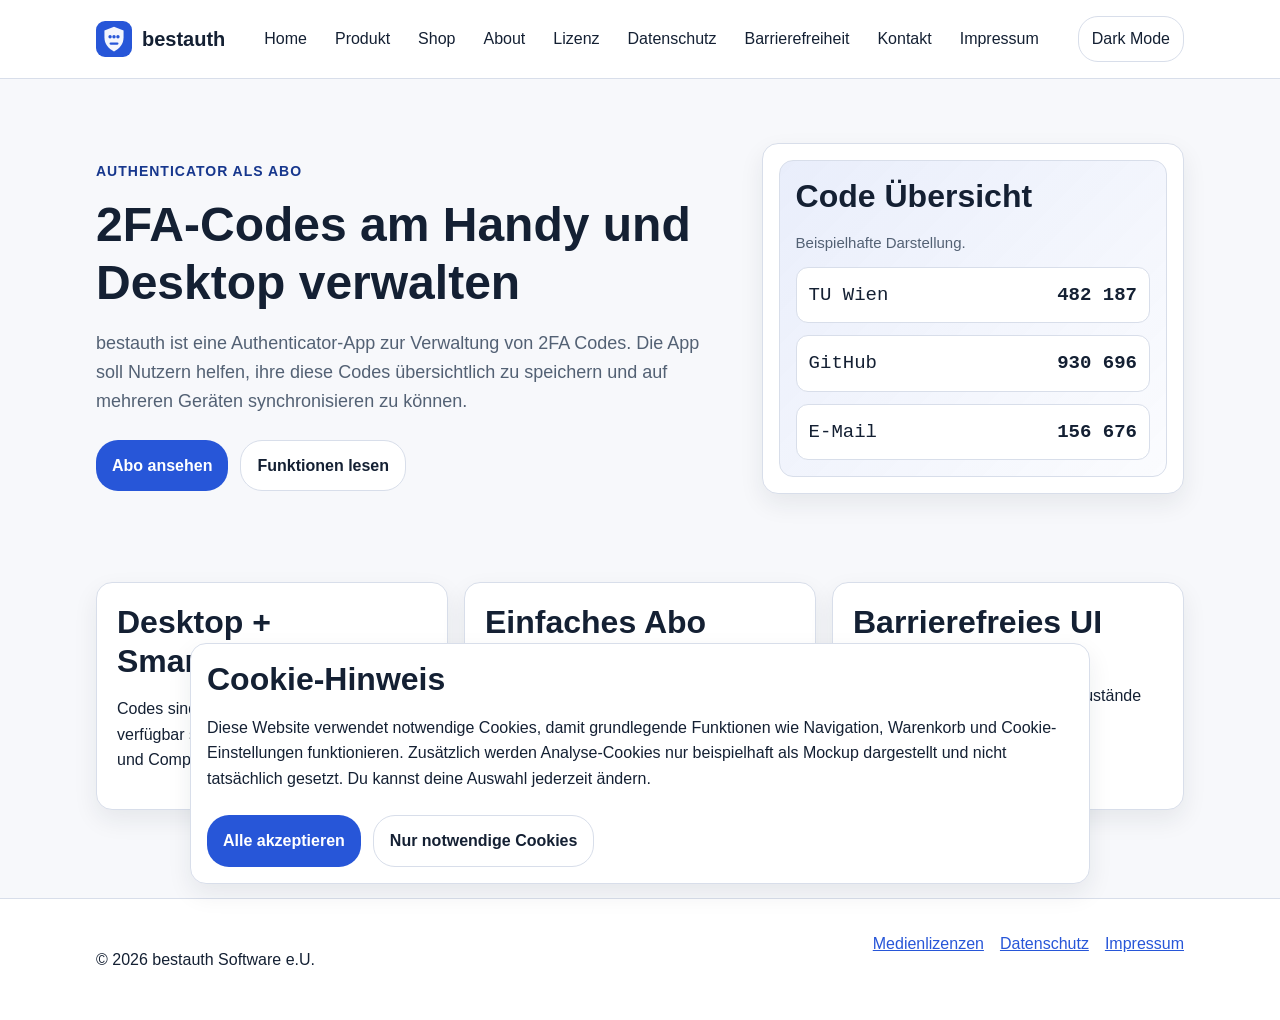
==== index.html @ 4c5a25a8 "CSS/JS datei erstellt und homepage/shop und icons mit chatgpt erstellt" ====
<!DOCTYPE html>
<html lang="de">
<head>
  <meta charset="UTF-8">
  <title> Home | bestauth</title>
  <link rel="stylesheet" href="css/style.css">
</head>
<body>
<a class="skip-link" href="#main">Zum Inhalt springen</a>
<header class="site-header">
  <div class="header-inner">
    <a class="logo" href="index.html" aria-label="bestauth Startseite">
      <img class="logo-mark" src="assets/icons/logo.svg" alt="" width="36" height="36">
      <span>bestauth</span>
    </a>
    <button class="nav-toggle" type="button" aria-expanded="false" aria-controls="main-navigation">Menü</button>
    <nav class="main-nav" id="main-navigation" aria-label="Hauptnavigation">
      <ul>
        <li><a href="index.html">Home</a></li>
        <li><a href="product.html">Produkt</a></li>
        <li><a href="shop.html">Shop</a></li>
        <li><a href="about.html">About</a></li>
        <li><a href="license.html">Lizenz</a></li>
        <li><a href="privacy.html">Datenschutz</a></li>
        <li><a href="accessibility.html">Barrierefreiheit</a></li>
        <li><a href="contact.html">Kontakt</a></li>
        <li><a href="imprint.html">Impressum</a></li>
      </ul>
    </nav>
    <div class="header-actions">
      <button class="theme-toggle" type="button">Dark Mode</button>
    </div>
  </div>
</header>
<main id="main">
  <section class="hero">
    <div class="container hero-grid">
      <div>
        <p class="eyebrow">Authenticator als Abo</p>
        <h1>2FA-Codes am Handy und Desktop verwalten</h1>
        <p class="lead">bestauth ist eine Authenticator-App zur Verwaltung von 2FA Codes. Die App soll Nutzern helfen, ihre diese Codes übersichtlich zu speichern und auf mehreren Geräten synchronisieren zu können.</p>
        <div class="actions">
          <a class="button button-primary" href="shop.html">Abo ansehen</a>
          <a class="button button-secondary" href="product.html">Funktionen lesen</a>
        </div>
      </div>
      <div class="mockup" aria-label="App Vorschau">
        <div class="mockup-screen">
          <h2>Code Übersicht</h2>
          <p class="help-text">Beispielhafte Darstellung.</p>
          <div class="mockup-code"><span>TU Wien</span><strong>482 187</strong></div>
          <div class="mockup-code"><span>GitHub</span><strong>930 696</strong></div>
          <div class="mockup-code"><span>E-Mail</span><strong>156 676</strong></div>
        </div>
      </div>
    </div>
  </section>
  <section class="section">
    <div class="container grid">
      <article class="card">
        <h2> Desktop + Smartphone</h2>
        <p>Codes sind nicht nur auf einem Gerät verfügbar sondern es ist möglich Handy und Computer zu synchronisieren</p>
      </article>
      <article class="card">
        <h2>Einfaches Abo</h2>
        <p> bestauth kostet 1 € pro Monat</p>
      </article>
      <article class="card">
        <h2>Barrierefreies UI</h2>
        <p>Die Website verwendet Labels, Alternativtexte, sichtbare Fokuszustände und ein kontrastreiches Layout</p>
      </article>
    </div>
  </section>
</main>
<footer class="site-footer">
  <div class="footer-inner">
    <p>&copy; 2026 bestauth Software e.U. </p>
    <div class="footer-links">
      <a href="media-licenses.html">Medienlizenzen</a>
      <a href="privacy.html">Datenschutz</a>
      <a href="imprint.html">Impressum</a>
    </div>
  </div>
</footer>
<div class="cookie-banner" hidden>
  <h2>Cookie-Hinweis</h2>
  <p>Diese Website verwendet notwendige Cookies, damit grundlegende Funktionen wie Navigation, Warenkorb und Cookie-Einstellungen funktionieren. Zusätzlich werden Analyse-Cookies nur beispielhaft als Mockup dargestellt und nicht tatsächlich gesetzt. Du kannst deine Auswahl jederzeit ändern.</p>
  <div class="actions">
    <button class="button button-primary" type="button" data-cookie-choice="all">Alle akzeptieren</button>
    <button class="button button-secondary" type="button" data-cookie-choice="necessary">Nur notwendige Cookies</button>
  </div>
</div>
<script src="js/script.js"></script>
</body>
</html>
---- css/style.css ----
:root {
  --bg: #f7f8fb;
  --box: #ffffff;
  --text: #142033;
  --muted: #536174;
  --blue: #2756d8;
  --darkblue: #17378d;
  --border: #d8deea;
  --focus: #ffbf47;
  --red: #b42318;
}

[data-theme="dark"] {
  --bg: #101624;
  --box: #192236;
  --text: #eef3ff;
  --muted: #c5cedd;
  --blue: #8fb3ff;
  --darkblue: #bdd0ff;
  --border: #34425d;
  --focus: #ffd36a;
  --red: #ff9b91;
}

* {
  box-sizing: border-box;
}


body {
  margin: 0;
  background: var(--bg);
  color: var(--text);
  font-family: Arial, Helvetica, sans-serif;
  line-height: 1.6;
}

img,
svg {
  max-width: 100%;
  height: auto;
}

a {
  color: var(--blue);
}

a:hover {
  color: var(--darkblue);
}

a:focus-visible,
button:focus-visible,
input:focus-visible,
textarea:focus-visible,
select:focus-visible {
  outline: 3px solid var(--focus);
  outline-offset: 3px;
}

/* Skip link fuer Barrierefreiheit */
.skip-link {
  position: absolute;
  top: -60px;
  left: 16px;
  background: var(--focus);
  color: #111;
  padding: 10px 14px;
  border-radius: 0 0 8px 8px;
  z-index: 1000;
}

.skip-link:focus {
  top: 0;
}

/* Header bzw Navigation */

.site-header {
  background: var(--box);
  border-bottom: 1px solid var(--border);
  position: sticky;
  top: 0;
  z-index: 20;
}

.header-inner {
  max-width: 1120px;
  margin: auto;
  padding: 16px;
  display: flex;
  align-items: center;
  justify-content: space-between;
  gap: 16px;
}

.logo {
  display: flex;
  align-items: center;
  gap: 10px;
  color: var(--text);
  font-weight: bold;
  font-size: 20px;
  text-decoration: none;
}

.logo-mark {
  width: 36px;
  height: 36px;
}

.main-nav ul {
  list-style: none;
  padding: 0;
  margin: 0;
  display: flex;
  gap: 4px;
  flex-wrap: wrap;
}

.main-nav a {
  display: inline-block;
  text-decoration: none;
  color: var(--text);
  padding: 8px 12px;
  border-radius: 20px;
}

.main-nav a:hover,
.main-nav a[aria-current="page"] {
  background: rgba(39, 86, 216, 0.12);
  color: var(--darkblue);
}

.header-actions {
  display: flex;
  align-items: center;
  gap: 8px;
}

button,
.button {
  font: inherit;
  cursor: pointer;
}

.nav-toggle {
  display: none;
}

.theme-toggle,
.nav-toggle {
  background: transparent;
  color: var(--text);
  border: 1px solid var(--border);
  padding: 9px 13px;
  border-radius: 20px;
}

/* Layout einfach */

.container {
  max-width: 1120px;
  margin: auto;
  padding: 0 16px;
}

.section {
  padding: 40px 0;
}

.page-header {
  padding: 48px 0 16px;
}

.hero {
  padding: 64px 0 48px;
}

.hero-grid {
  display: grid;
  grid-template-columns: 1.2fr 0.8fr;
  gap: 32px;
  align-items: center;
}

.grid {
  display: grid;
  grid-template-columns: repeat(3, 1fr);
  gap: 16px;
}

.two-col {
  display: grid;
  grid-template-columns: 1fr 1fr;
  gap: 16px;
}

/* Text */

h1,
h2,
h3 {
  margin-top: 0;
  line-height: 1.2;
}

h1 {
  font-size: 48px;
  margin-bottom: 16px;
}

h2 {
  font-size: 32px;
  margin-bottom: 16px;
}

h3 {
  font-size: 20px;
}

.lead {
  color: var(--muted);
  font-size: 18px;
  max-width: 65ch;
}

.eyebrow {
  color: var(--darkblue);
  font-weight: bold;
  text-transform: uppercase;
  letter-spacing: 1px;
  font-size: 14px;
}

.kicker {
  display: inline-block;
  background: rgba(39, 86, 216, 0.12);
  color: var(--darkblue);
  padding: 4px 10px;
  border-radius: 20px;
  font-weight: bold;
  font-size: 14px;
}

/* Button behaviour */

.actions {
  display: flex;
  gap: 12px;
  flex-wrap: wrap;
  margin-top: 24px;
}

.button {
  display: inline-flex;
  align-items: center;
  justify-content: center;
  min-height: 44px;
  padding: 12px 16px;
  border-radius: 22px;
  text-decoration: none;
  font-weight: bold;
  border: 0;
}

.button-primary {
  background: var(--blue);
  color: white;
}

.button-primary:hover {
  background: var(--darkblue);
  color: white;
}

.button-secondary {
  background: var(--box);
  color: var(--text);
  border: 1px solid var(--border);
}

.button-secondary:hover {
  background: rgba(39, 86, 216, 0.08);
}

/* Card bzw Form und Karten */

.card {
  background: var(--box);
  border: 1px solid var(--border);
  border-radius: 16px;
  padding: 20px;
  box-shadow: 0 10px 25px rgba(20, 32, 51, 0.08);
}

.notice {
  background: var(--box);
  border: 1px solid var(--border);
  border-radius: 16px;
  padding: 20px;
  box-shadow: 0 10px 25px rgba(20, 32, 51, 0.08);
}

.form-card {
  background: var(--box);
  border: 1px solid var(--border);
  border-radius: 16px;
  padding: 20px;
  box-shadow: 0 10px 25px rgba(20, 32, 51, 0.08);
}

.pricing-card {
  background: var(--box);
  border: 1px solid var(--border);
  border-radius: 16px;
  padding: 24px;
  max-width: 520px;
  box-shadow: 0 10px 25px rgba(20, 32, 51, 0.08);
}

.mockup {
  background: var(--box);
  border: 1px solid var(--border);
  border-radius: 16px;
  padding: 16px;
  box-shadow: 0 10px 25px rgba(20, 32, 51, 0.08);
}

.mockup-screen {
  border: 1px solid var(--border);
  border-radius: 14px;
  padding: 16px;
  background: linear-gradient(135deg, rgba(39, 86, 216, 0.1), rgba(39, 86, 216, 0.02));
}

.mockup-code {
  display: flex;
  justify-content: space-between;
  align-items: center;
  margin-top: 12px;
  padding: 12px;
  border-radius: 12px;
  background: var(--box);
  border: 1px solid var(--border);
  font-family: monospace;
  font-size: 19px;
}

.placeholder-media {
  min-height: 220px;
  border: 2px dashed var(--border);
  border-radius: 16px;
  display: grid;
  place-items: center;
  text-align: center;
  padding: 16px;
  color: var(--muted);
  background: rgba(39, 86, 216, 0.04);
}

/*Prices bzw Listen*/

.price {
  font-size: 48px;
  font-weight: bold;
  margin: 8px 0;
}

.price small {
  font-size: 16px;
  color: var(--muted);
}

.check-list {
  padding-left: 20px;
}

.check-list li {
  margin-bottom: 6px;
}

/*Fomrs*/

form {
  display: grid;
  gap: 16px;
}

label {
  font-weight: bold;
}

input,
textarea,
select {
  width: 100%;
  min-height: 44px;
  padding: 12px;
  border: 1px solid var(--border);
  border-radius: 8px;
  background: var(--box);
  color: var(--text);
}

.help-text {
  color: var(--muted);
  font-size: 15px;
  margin: 4px 0 0;
}

.form-error {
  color: var(--red);
  font-weight: bold;
}

/*Tabellen*/

.table-wrap {
  overflow-x: auto;
  border: 1px solid var(--border);
  border-radius: 16px;
  background: var(--box);
}

table {
  width: 100%;
  border-collapse: collapse;
}

th,
td {
  padding: 14px;
  border-bottom: 1px solid var(--border);
  text-align: left;
  vertical-align: top;
}

th {
  background: rgba(39, 86, 216, 0.08);
}

/*Cookies*/

.cookie-banner {
  position: fixed;
  left: 16px;
  right: 16px;
  bottom: 16px;
  max-width: 900px;
  margin: auto;
  padding: 16px;
  border-radius: 16px;
  background: var(--box);
  border: 1px solid var(--border);
  box-shadow: 0 10px 25px rgba(20, 32, 51, 0.08);
  z-index: 50;
}

.cookie-banner[hidden] {
  display: none;
}

/*Footer*/

.site-footer {
  margin-top: 48px;
  border-top: 1px solid var(--border);
  background: var(--box);
}


.footer-inner {
  max-width: 1120px;
  margin: auto;
  padding: 32px 16px;
  display: flex;
  justify-content: space-between;
  gap: 16px;
  flex-wrap: wrap;
}

.footer-links {
  display: flex;
  gap: 16px;
  flex-wrap: wrap;
}

.sr-only {
  position: absolute;
  width: 1px;
  height: 1px;
  padding: 0;
  margin: -1px;
  overflow: hidden;
  clip: rect(0, 0, 0, 0);
  white-space: nowrap;
  border: 0;
}

@media (prefers-reduced-motion: reduce) {
  * {
    animation-duration: 0.01ms !important;
    animation-iteration-count: 1 !important;
    scroll-behavior: auto !important;
  }
}
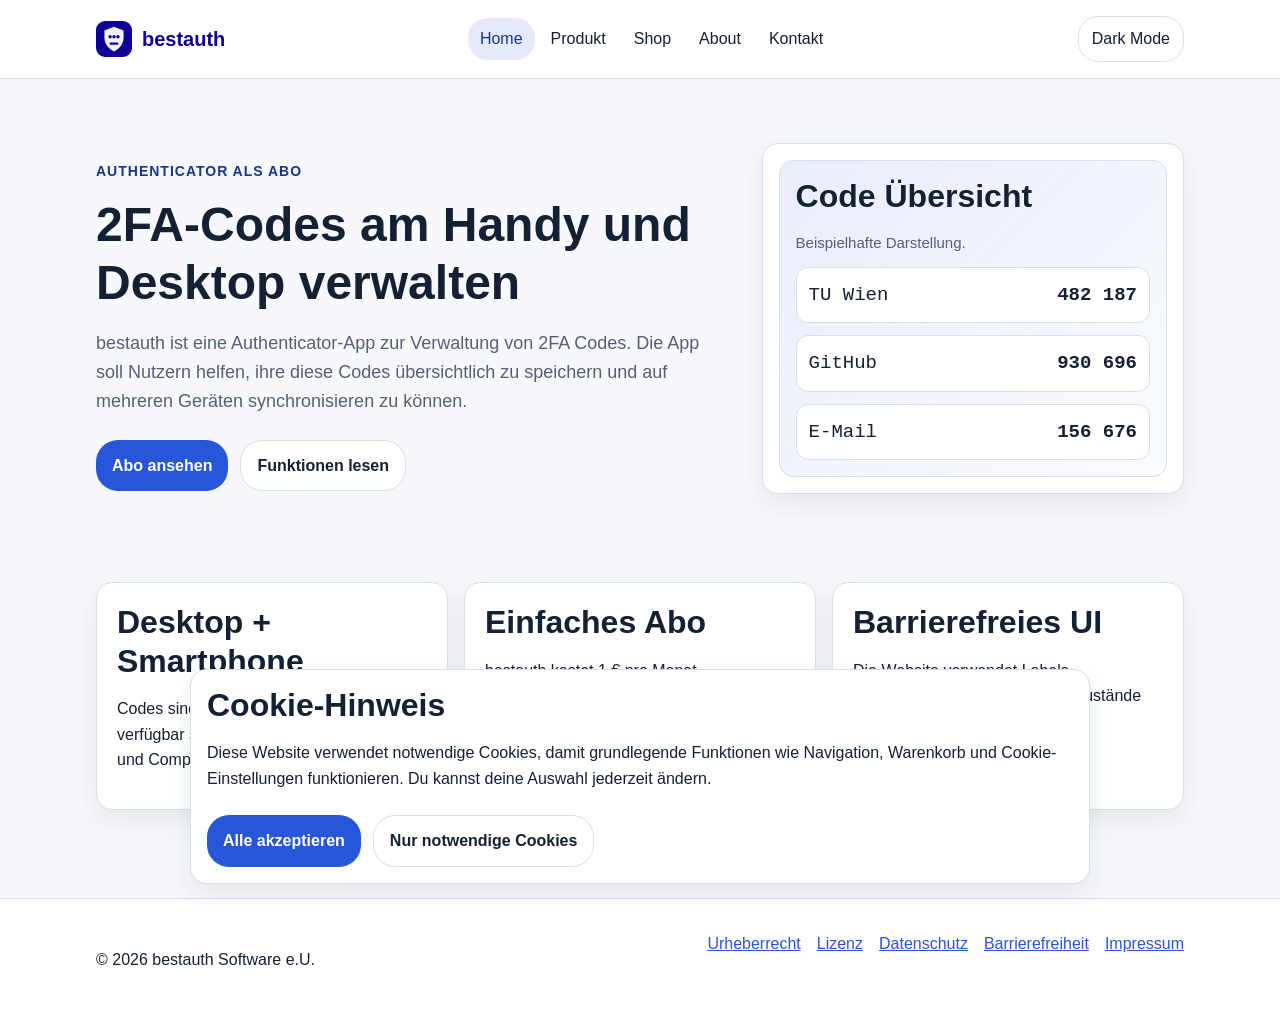
==== commit 26621b68: "all pages mocked except footer ones, added media and changed layout" ====
--- a/index.html
+++ b/index.html
@@ -16,15 +16,11 @@
     <button class="nav-toggle" type="button" aria-expanded="false" aria-controls="main-navigation">Menü</button>
     <nav class="main-nav" id="main-navigation" aria-label="Hauptnavigation">
       <ul>
-        <li><a href="index.html">Home</a></li>
+        <li><a href="index.html" aria-current="page">Home</a></li>
         <li><a href="product.html">Produkt</a></li>
         <li><a href="shop.html">Shop</a></li>
         <li><a href="about.html">About</a></li>
-        <li><a href="license.html">Lizenz</a></li>
-        <li><a href="privacy.html">Datenschutz</a></li>
-        <li><a href="accessibility.html">Barrierefreiheit</a></li>
         <li><a href="contact.html">Kontakt</a></li>
-        <li><a href="imprint.html">Impressum</a></li>
       </ul>
     </nav>
     <div class="header-actions">
@@ -74,17 +70,19 @@
 </main>
 <footer class="site-footer">
   <div class="footer-inner">
-    <p>&copy; 2026 bestauth Software e.U. </p>
+    <p>&copy; 2026 bestauth Software e.U.</p>
     <div class="footer-links">
-      <a href="media-licenses.html">Medienlizenzen</a>
+      <a href="media-licenses.html">Urheberrecht</a>
+      <a href="license.html">Lizenz</a>
       <a href="privacy.html">Datenschutz</a>
+      <a href="accessibility.html">Barrierefreiheit</a>
       <a href="imprint.html">Impressum</a>
     </div>
   </div>
 </footer>
 <div class="cookie-banner" hidden>
   <h2>Cookie-Hinweis</h2>
-  <p>Diese Website verwendet notwendige Cookies, damit grundlegende Funktionen wie Navigation, Warenkorb und Cookie-Einstellungen funktionieren. Zusätzlich werden Analyse-Cookies nur beispielhaft als Mockup dargestellt und nicht tatsächlich gesetzt. Du kannst deine Auswahl jederzeit ändern.</p>
+  <p>Diese Website verwendet notwendige Cookies, damit grundlegende Funktionen wie Navigation, Warenkorb und Cookie-Einstellungen funktionieren. Du kannst deine Auswahl jederzeit ändern.</p>
   <div class="actions">
     <button class="button button-primary" type="button" data-cookie-choice="all">Alle akzeptieren</button>
     <button class="button button-secondary" type="button" data-cookie-choice="necessary">Nur notwendige Cookies</button>
--- a/css/style.css
+++ b/css/style.css
@@ -98,7 +98,8 @@
   display: flex;
   align-items: center;
   gap: 10px;
-  color: var(--text);
+  color: #0d0198;
+  font-family: Helvetica, Arial, sans-serif;
   font-weight: bold;
   font-size: 20px;
   text-decoration: none;
@@ -230,16 +231,6 @@
   font-weight: bold;
   text-transform: uppercase;
   letter-spacing: 1px;
-  font-size: 14px;
-}
-
-.kicker {
-  display: inline-block;
-  background: rgba(39, 86, 216, 0.12);
-  color: var(--darkblue);
-  padding: 4px 10px;
-  border-radius: 20px;
-  font-weight: bold;
   font-size: 14px;
 }
 
@@ -302,6 +293,45 @@
   box-shadow: 0 10px 25px rgba(20, 32, 51, 0.08);
 }
 
+.brand-card {
+  display: flex;
+  flex-direction: column;
+}
+
+.brand-preview {
+  margin-top: auto;
+  min-height: 96px;
+  display: flex;
+  align-items: center;
+  justify-content: center;
+  padding-top: 20px;
+}
+
+.wordmark-preview {
+  color: #0d0198;
+  font-family: Helvetica, Arial, sans-serif;
+  font-size: 2.4rem;
+  font-weight: 700;
+}
+
+.logo-preview {
+  width: 76px;
+  height: 76px;
+}
+
+.color-preview {
+  gap: 12px;
+  font-weight: 700;
+}
+
+.color-box {
+  width: 56px;
+  height: 56px;
+  border-radius: 8px;
+  background: #0d0198;
+  border: 1px solid var(--border);
+}
+
 .form-card {
   background: var(--box);
   border: 1px solid var(--border);
@@ -347,16 +377,13 @@
   font-size: 19px;
 }
 
-.placeholder-media {
+.page-image {
+  width: 100%;
   min-height: 220px;
-  border: 2px dashed var(--border);
-  border-radius: 16px;
-  display: grid;
-  place-items: center;
-  text-align: center;
-  padding: 16px;
-  color: var(--muted);
-  background: rgba(39, 86, 216, 0.04);
+  height: 100%;
+  object-fit: cover;
+  border-radius: 16px;
+  box-shadow: 0 10px 25px rgba(20, 32, 51, 0.08);
 }
 
 /*Prices bzw Listen*/
@@ -504,4 +531,4 @@
     animation-iteration-count: 1 !important;
     scroll-behavior: auto !important;
   }
-}+}
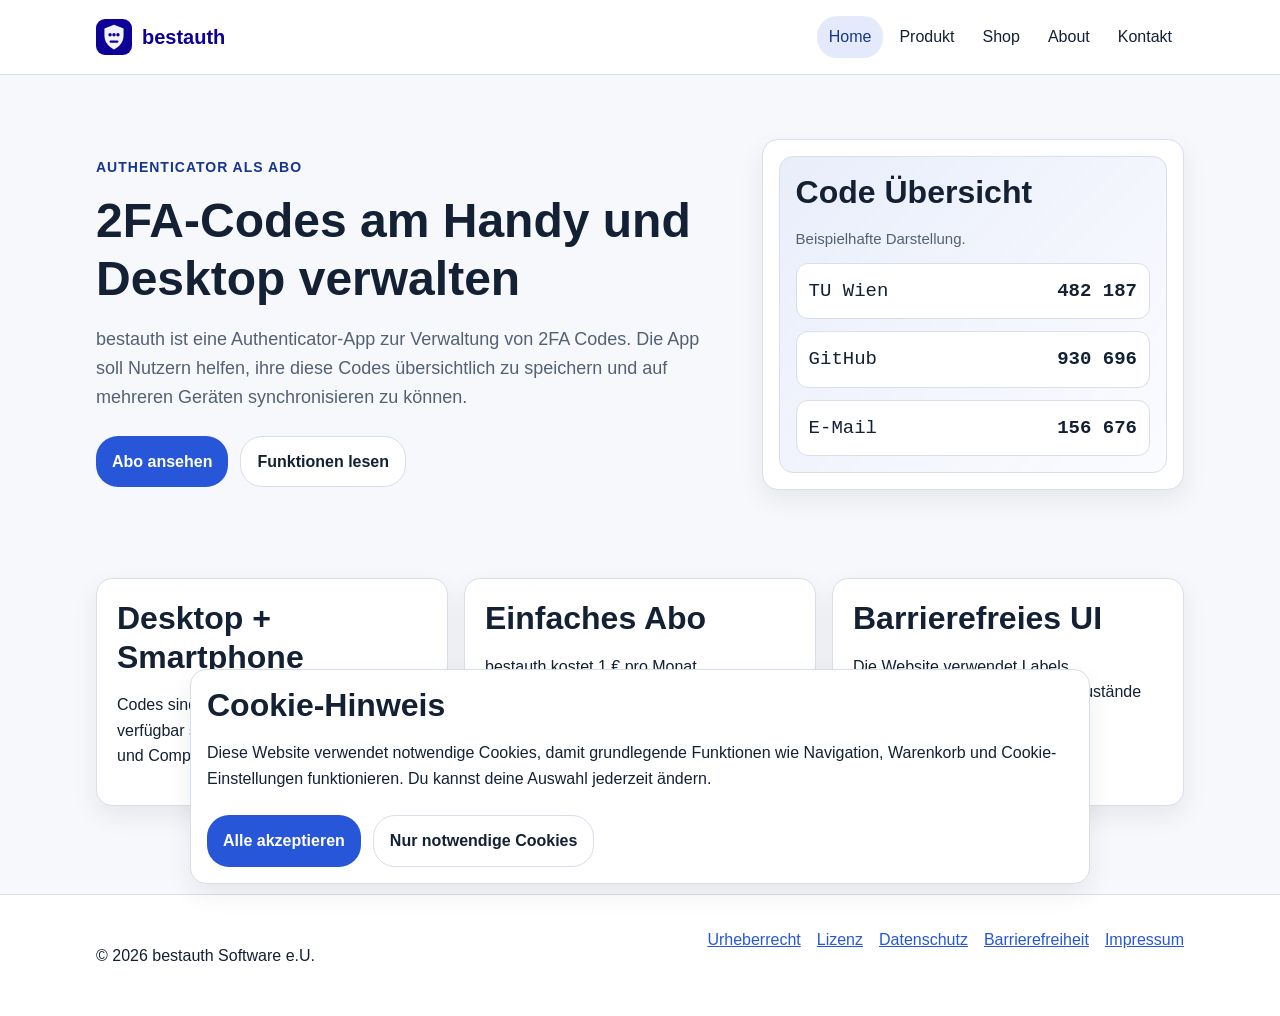
==== commit ebfe3fcd: "Darkmode removed because of WCAG errors" ====
--- a/index.html
+++ b/index.html
@@ -23,9 +23,6 @@
         <li><a href="contact.html">Kontakt</a></li>
       </ul>
     </nav>
-    <div class="header-actions">
-      <button class="theme-toggle" type="button">Dark Mode</button>
-    </div>
   </div>
 </header>
 <main id="main">
--- a/css/style.css
+++ b/css/style.css
@@ -10,18 +10,6 @@
   --red: #b42318;
 }
 
-[data-theme="dark"] {
-  --bg: #101624;
-  --box: #192236;
-  --text: #eef3ff;
-  --muted: #c5cedd;
-  --blue: #8fb3ff;
-  --darkblue: #bdd0ff;
-  --border: #34425d;
-  --focus: #ffd36a;
-  --red: #ff9b91;
-}
-
 * {
   box-sizing: border-box;
 }
@@ -174,6 +162,15 @@
   padding: 48px 0 16px;
 }
 
+.page-header h1 {
+  margin-bottom: 8px;
+}
+
+.page-header .lead {
+  margin-top: 0;
+  margin-bottom: 0;
+}
+
 .hero {
   padding: 64px 0 48px;
 }
@@ -296,6 +293,11 @@
 .brand-card {
   display: flex;
   flex-direction: column;
+}
+
+.license-cards {
+  display: grid;
+  gap: 16px;
 }
 
 .brand-preview {
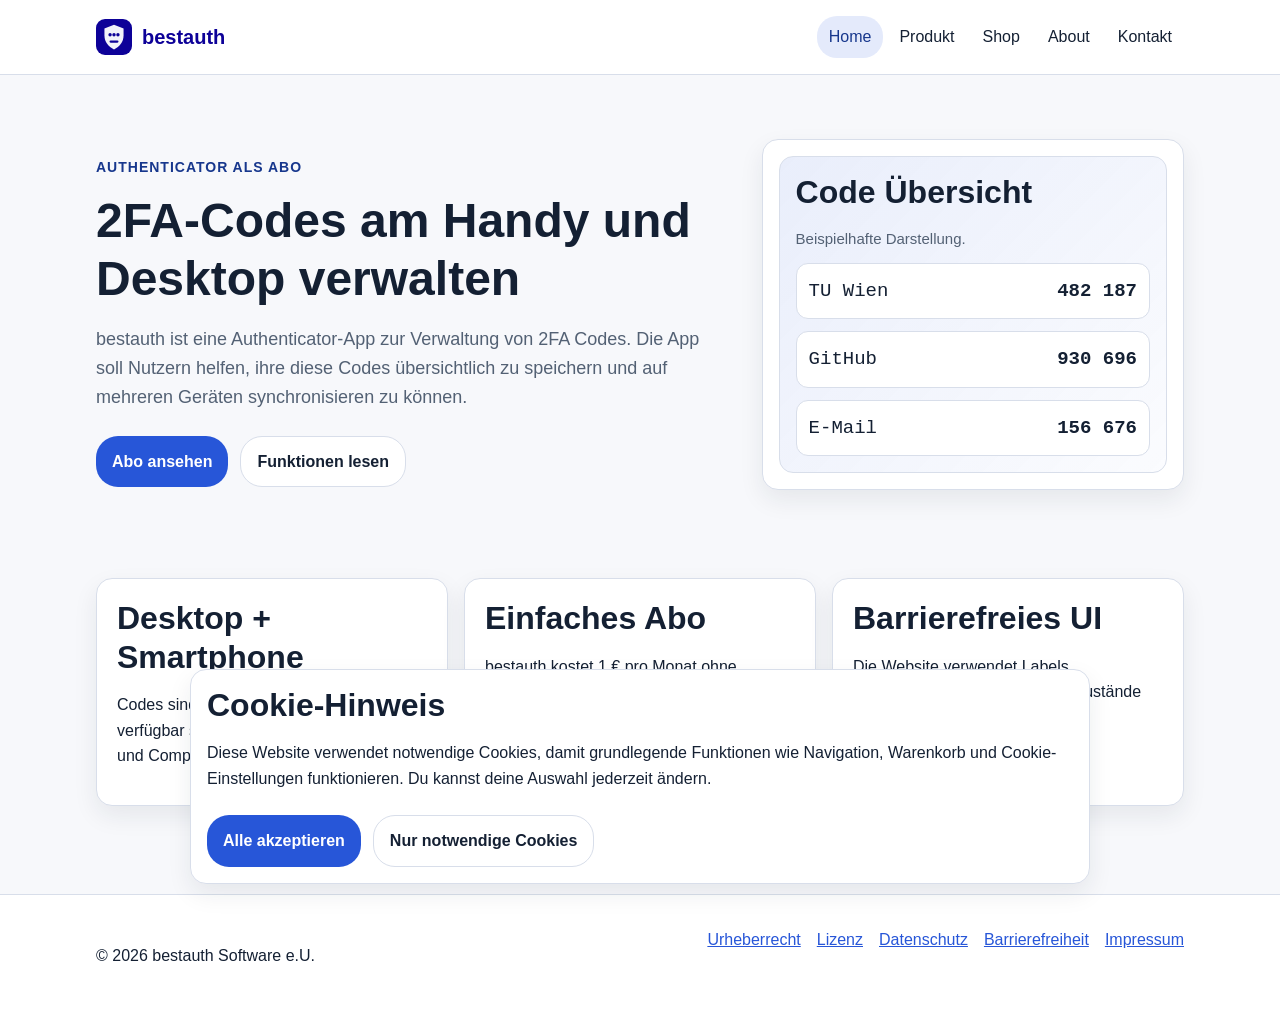
==== commit b94693f0: "fixed errors, inconsistencies and issues and made things more clear" ====
--- a/index.html
+++ b/index.html
@@ -56,7 +56,7 @@
       </article>
       <article class="card">
         <h2>Einfaches Abo</h2>
-        <p> bestauth kostet 1 € pro Monat</p>
+        <p> bestauth kostet 1 € pro Monat ohne versteckte Nebenkosten</p>
       </article>
       <article class="card">
         <h2>Barrierefreies UI</h2>
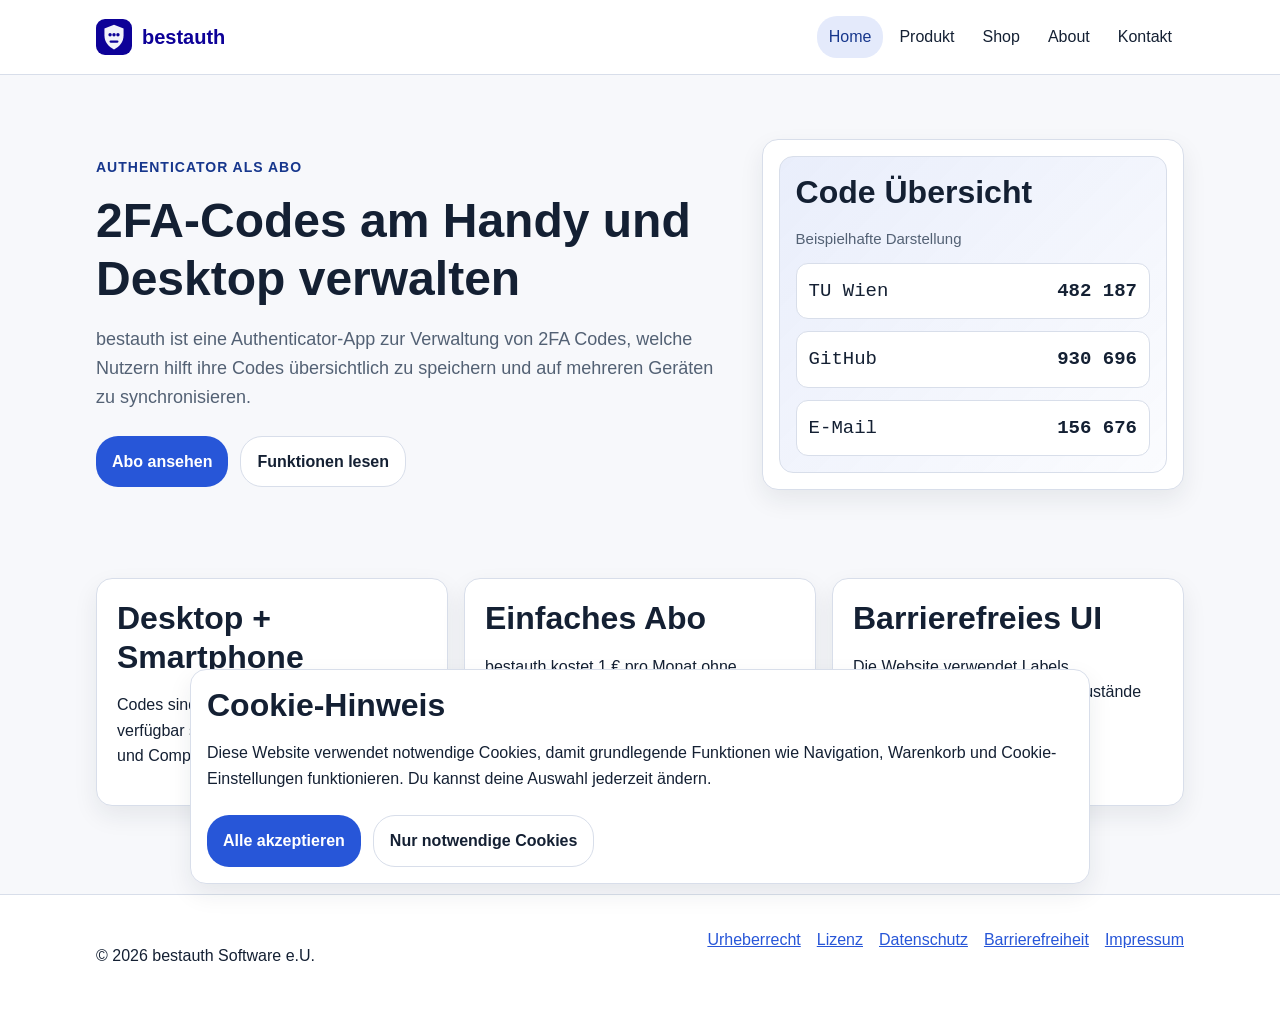
==== commit 1fbd3b56: "minor fix" ====
--- a/index.html
+++ b/index.html
@@ -31,7 +31,7 @@
       <div>
         <p class="eyebrow">Authenticator als Abo</p>
         <h1>2FA-Codes am Handy und Desktop verwalten</h1>
-        <p class="lead">bestauth ist eine Authenticator-App zur Verwaltung von 2FA Codes. Die App soll Nutzern helfen, ihre diese Codes übersichtlich zu speichern und auf mehreren Geräten synchronisieren zu können.</p>
+        <p class="lead">bestauth ist eine Authenticator-App zur Verwaltung von 2FA Codes, welche Nutzern hilft ihre Codes übersichtlich zu speichern und auf mehreren Geräten zu synchronisieren.</p>
         <div class="actions">
           <a class="button button-primary" href="shop.html">Abo ansehen</a>
           <a class="button button-secondary" href="product.html">Funktionen lesen</a>
@@ -40,7 +40,7 @@
       <div class="mockup" aria-label="App Vorschau">
         <div class="mockup-screen">
           <h2>Code Übersicht</h2>
-          <p class="help-text">Beispielhafte Darstellung.</p>
+          <p class="help-text">Beispielhafte Darstellung</p>
           <div class="mockup-code"><span>TU Wien</span><strong>482 187</strong></div>
           <div class="mockup-code"><span>GitHub</span><strong>930 696</strong></div>
           <div class="mockup-code"><span>E-Mail</span><strong>156 676</strong></div>
